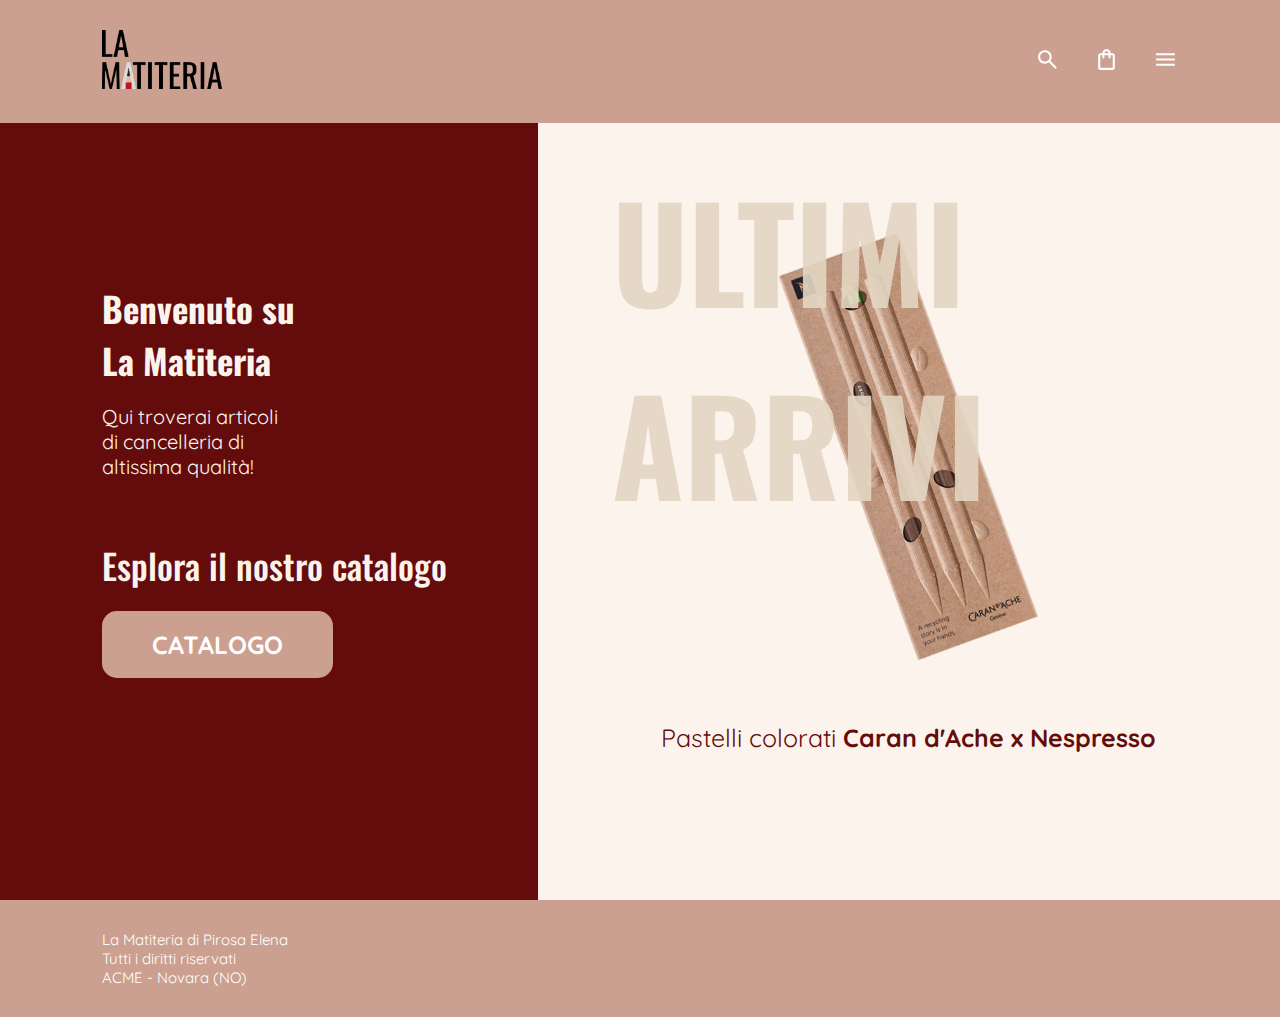
==== index.html @ 4bf4b9a6 "Update index.html" ====
<!DOCTYPE html>
<html lang="it">

    <head>

        <!-- Meta Tags -->
        <meta charset="utf-8">
        <meta name="viewport" content="width=device-width, initial-scale=1">
        <meta name="description" content="Trova il prodotto di cartoleria più adatto a te!"/>
        
        <!-- Fonts/CSS/Bootstrap -->
        <link href='https://fonts.googleapis.com/css?family=Oswald' rel='stylesheet'>
        <link href='https://fonts.googleapis.com/css?family=Quicksand' rel='stylesheet'>
        <link href="https://maxcdn.bootstrapcdn.com/bootstrap/3.4.1/css/bootstrap.min.css">        
        <link href="css/index.css" rel="stylesheet"/>
      
        <!---Titolo della pagina-->
        <title>La Matiteria &#183; Home</title>
        
        <!--- JavaScript -->
        <script src="js/scriptindex.js"></script>

    </head>

    <body>
       
        <div class="container">
            <nav>
                <a href="index.html"><img src="img/logo.png" alt="Logo" class="logo"></a>
                <div class="nav-icons">
                    <div class="menutenda">
                        <button class="dropbtn"><img src="img/nav/search.svg" alt="Cerca"></button>
                        <div class="dropdown-content">
                            <div><input type="text" placeholder="Cerca"></div>
                        </div>
                    </div>
                    <div class="menutenda">
                        <a href="/carrello.html"><img src="img/nav/cart.svg" alt="Carrello"></a>
                    </div>
                    <div class="menutenda">
                        <button class="dropbtn"><img src="img/nav/menu.svg" alt="Menu"></button>
                        <div class="dropdown-content">
                            <div><a href="index.html">Home</a></div>
                            <div><a href="catalogo.html">Catalogo</a></div>
                            <div><a href="contatti.html">Contatti</a></div>
                        </div>
                        
                    </div>
                </div>
            </nav>
    
            <div class="row">
                <div class="col-1">
                    <h2><b>Benvenuto su<br>La Matiteria</b></h2>
                    <br>
                    <p class="pintro">Qui troverai articoli<br>di cancelleria di<br>altissima qualità!</p>
                    <h2 class="pintro2">Esplora il nostro catalogo</h2>
                    <a href="catalogo.html"><button type="button" class="esplora bottoneintro">CATALOGO</button></a>
                </div>

                <div class="col-2">

                    <div class="vuoto1"></div>

                    <a href="/html/prodotto1.html"><div class="feature-img">
                        <img src="img/prodotti/1.png" alt="Prodotto 1">
                    </div></a>

                    <div class="vuoto2"></div>

                    <div class="featuredesc">
                        <p>Pastelli colorati  <b>Caran d'Ache x Nespresso</b></p>
                    </div>
    
                    <h2 class="featuretitle">ULTIMI ARRIVI</h2>
    
                </div>
            </div>
        </div>
       
       <footer>
        <p>La Matiteria di Pirosa Elena<br>Tutti i diritti riservati<br>ACME - Novara (NO)</p>
       </footer>
            
    </body>
</html>
---- css/index.css ----
* {
    margin: 0;
    padding: 0;
    box-sizing: border-box;
}

.container {
    width: 100%;
    height: 100vh;
    background: #640C0C;
    color: #FCF4EC;
}

nav {
    display: flex;
    align-items: center;
    justify-content: space-between;
    padding: 30px 8%;
    position: fixed;
    top: 0;
    width: 100%;
    background: #CBA090;
    z-index: 1;
}

.logo {
    width: 120px;
    cursor: pointer;
}

.nav-icons img {
    width: 25px;
    margin-left: 30px;
    cursor: pointer;
}

.row {
    height: 100%;
    width: 100%;
    display: flex;
}

.col-1, col-2 {
    flex-basis: 50%;
    height: 100%;
    display: flex;
    justify-content: center;
    flex-direction: column;
}

.col-2 {
    background: #FCF4EC;
    padding-top: 8%;
    position: relative;
}

.col-1 {
    padding-left: 8%;
}

.col-1 h1 {
    font-size: 74px;
    line-height: 100px;
    margin-bottom: 5px;
}

.col-1 h2 {
    font-size: 35px;
    margin-top: 60px;
    font-weight: 500;
    font-family: 'Oswald';
}

.esplora {
    display: inline-block;
    width: fit-content;
    padding: 18px 50px;
    background: #CBA090;
    border: none;
    margin: 0 30px 0 0;
    color: #fff;
    font-size: 18px;
    margin-top: 20px;
    cursor: pointer;
    border-radius: 15px;
}

.bottoneintro:hover {
    background: #e3d6c2;
    color: #640C0C;
    transition: 0.3s 0.3s;
}

.feature-img {
    width: 100%;
    text-align: center;
    position: relative;

}

.vuoto3 {
    height: 80px;
}

.cartoleria-img {
    width: 100%;
    text-align: center;
    position: relative;
}

.cartoleria-img img {
    max-width: 50%;
    border-radius: 15px;
}

.feature-img img {
    width: 60%;
    transform: rotate(-20deg);
}

.col-2 h2 {
    position: absolute;
    left: 10%;
    top: 17%;
    font-size: 130px;
    opacity: 0.9;
    color: #e3d6c2;
}

.vuoto1 {
    height: 120px;
}

.vuoto2 {
    height: 50px;
}

.featuretitle {
    position: relative;
    z-index: 0;
    font-family: 'Oswald';
}

.featuredesc {
    color: #640C0C;
    text-align: center;
    font-family: 'Quicksand';
    font-size: 25px;
}

footer {
    text-align: left;
    padding: 30px 8%;
    background-color: #CBA090;
    color: white;
    font-family: 'Quicksand';
    font-size: 15px;
}

.titolointro2 {
    color: #e3d6c2;
}

.pintro {
    font-size: 20px;
    font-family: 'Quicksand';
    margin: 0 30px 0 0;
}

.pintro2 {
    font-family: 'Oswald';
}

.bottoneintro {
    font-size: 25px;
    font-family: 'Quicksand';
    font-weight: bold;
}

.menutenda {
    position: relative;
    display: inline-block;
}

.menutenda:hover .dropdown-content {
    display: block;
}

.dropbtn {
    font-size: 16px;
    border: none;
    background-color: transparent;
}
  
.dropdown-content {
    opacity: 0;
    transition: opacity 0.5s 0.6s;

    position: absolute;
    background-color: #f1f1f1;
    min-width: 150px;
    box-shadow: 0px 8px 16px 0px rgba(0,0,0,0.2);
    z-index: 1;
    right: 0;
    border-radius: 15px;
    font-family: 'Quicksand';
}
  
.dropdown-content a {
    color: black;
    padding: 12px 16px;
    text-decoration: none;
    display: block;
    border-radius: 15px;
}

.dropdown-content a:hover {
    background-color: #ddd;
}
  
.menutenda:hover .dropdown-content {
    opacity: 1;
    transition: opacity 0.3s;
}
  
.menutenda:hover .dropbtn {
    background-color: transparent;
}

nav input[type=text] {
    float: right;
    padding: 10px;
    border: none;
    margin-top: 8px;
    margin-right: 16px;
    font-size: 15px;
    border-radius: 15px;
    font-family: 'Quicksand';
}
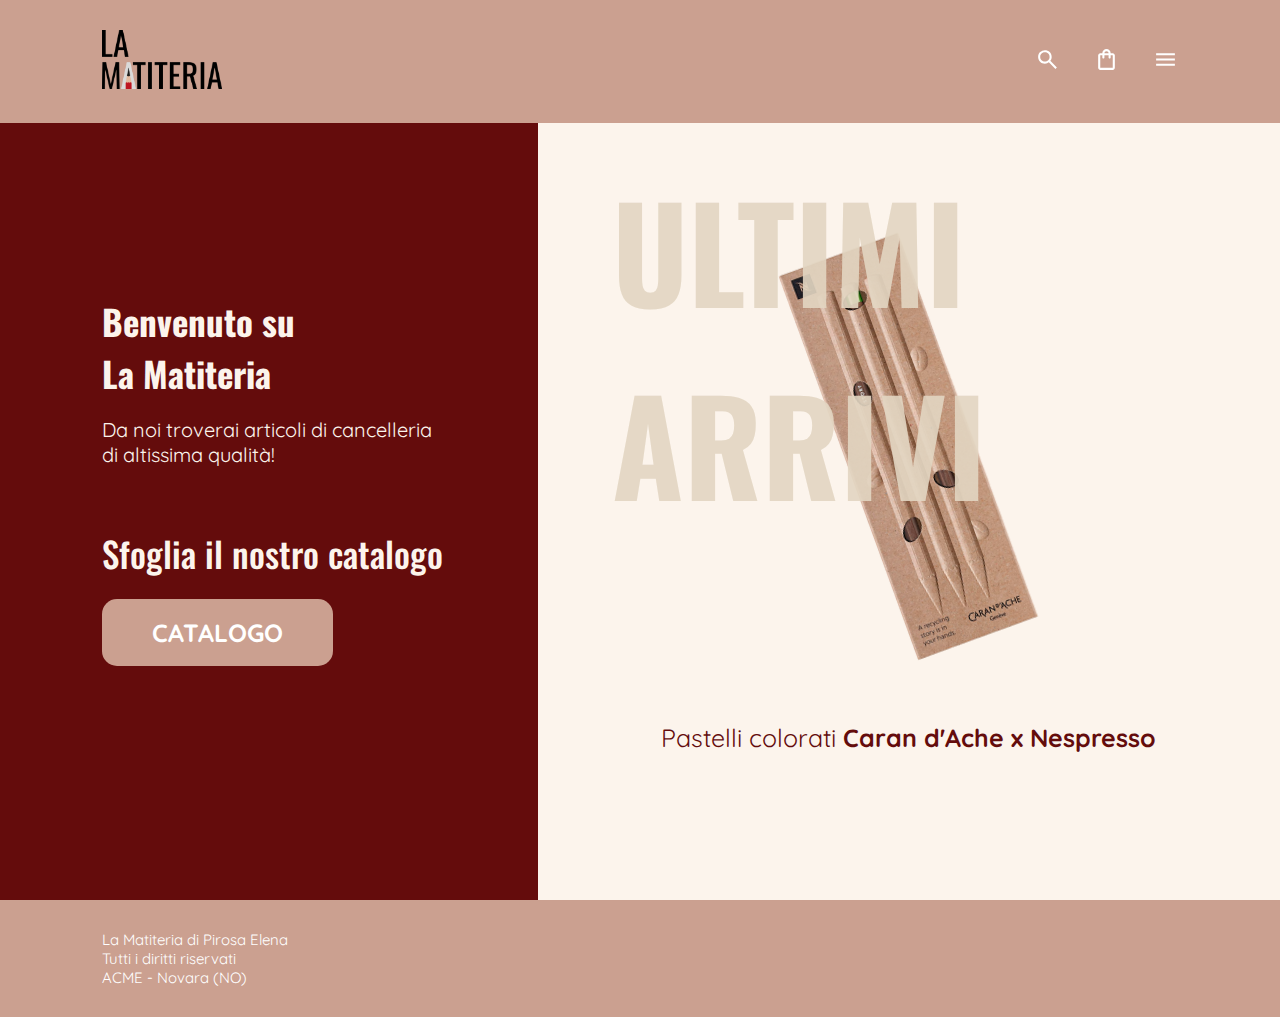
==== commit b7fd0c33: "Update index.html" ====
--- a/index.html
+++ b/index.html
@@ -53,8 +53,8 @@
                 <div class="col-1">
                     <h2><b>Benvenuto su<br>La Matiteria</b></h2>
                     <br>
-                    <p class="pintro">Qui troverai articoli<br>di cancelleria di<br>altissima qualità!</p>
-                    <h2 class="pintro2">Esplora il nostro catalogo</h2>
+                    <p class="pintro">Da noi troverai articoli di cancelleria<br>di altissima qualità!</p>
+                    <h2 class="pintro2">Sfoglia il nostro catalogo</h2>
                     <a href="catalogo.html"><button type="button" class="esplora bottoneintro">CATALOGO</button></a>
                 </div>
 
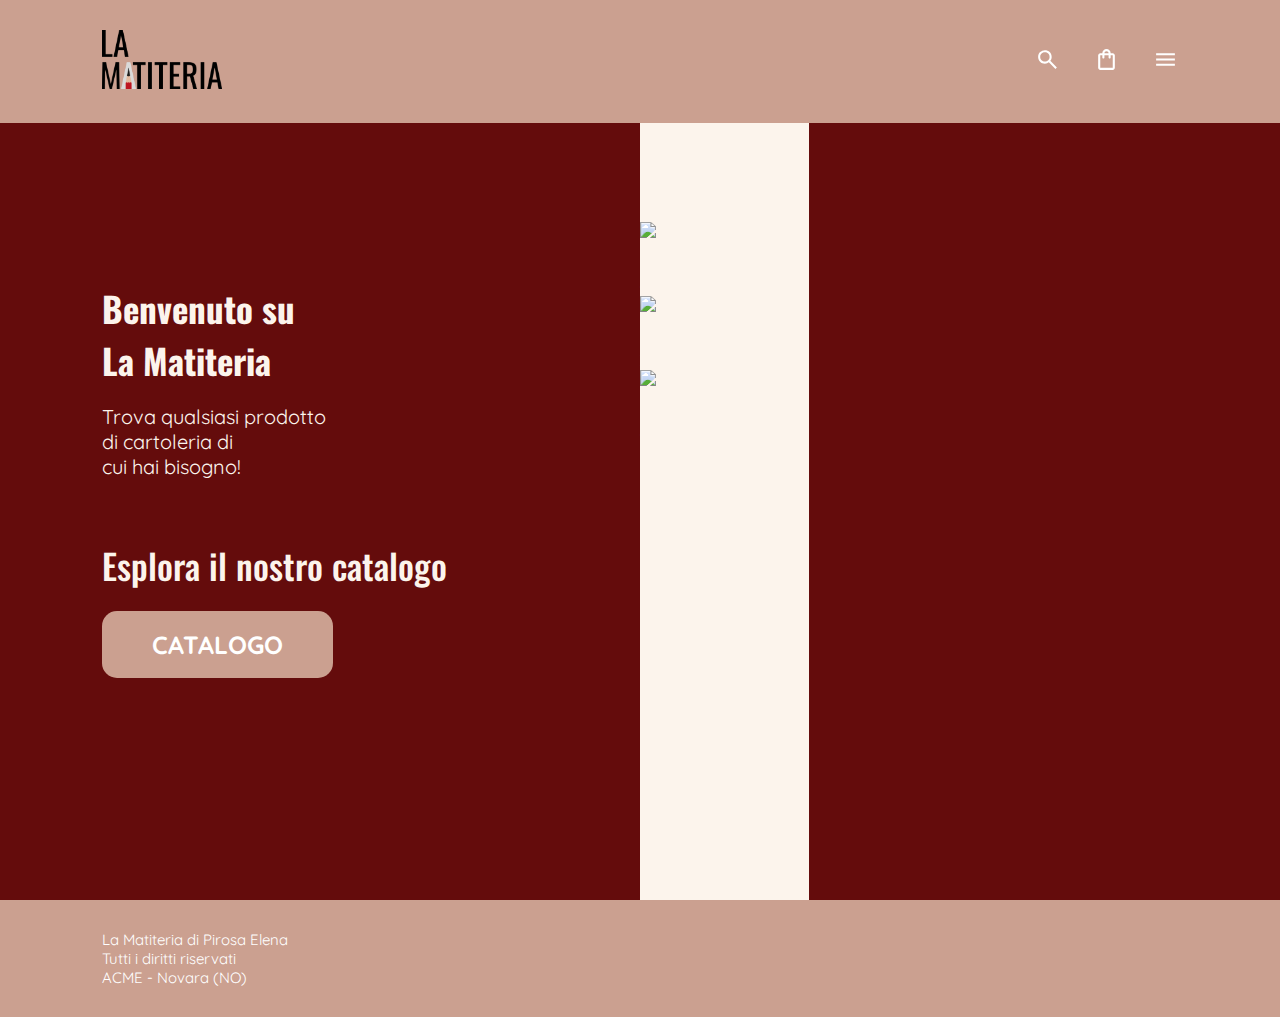
==== commit 1515c558: "Update index.html" ====
--- a/index.html
+++ b/index.html
@@ -17,9 +17,6 @@
         <!---Titolo della pagina-->
         <title>La Matiteria &#183; Home</title>
         
-        <!--- JavaScript -->
-        <script src="js/scriptindex.js"></script>
-
     </head>
 
     <body>
@@ -53,8 +50,8 @@
                 <div class="col-1">
                     <h2><b>Benvenuto su<br>La Matiteria</b></h2>
                     <br>
-                    <p class="pintro">Da noi troverai articoli di cancelleria<br>di altissima qualità!</p>
-                    <h2 class="pintro2">Sfoglia il nostro catalogo</h2>
+                    <p class="pintro">Trova qualsiasi prodotto<br>di cartoleria di<br>cui hai bisogno!</p>
+                    <h2 class="pintro2">Esplora il nostro catalogo</h2>
                     <a href="catalogo.html"><button type="button" class="esplora bottoneintro">CATALOGO</button></a>
                 </div>
 
@@ -62,18 +59,40 @@
 
                     <div class="vuoto1"></div>
 
-                    <a href="/html/prodotto1.html"><div class="feature-img">
-                        <img src="img/prodotti/1.png" alt="Prodotto 1">
-                    </div></a>
+                    <div class="slideshow-container">
+                        <div class="mySlides fade">
+                          
+                          <a href="html/prodotto1.html"><img src="img/slides/1.png"></a>
+                          <br><br><br>
+                          <div class="text">Caran d'Ache x Nespresso</div>
+                        </div>
+                        
+                        <div class="mySlides fade">
+                          
+                          <a href="html/prodotto4.html"><img src="img/slides/2.png"></a>
+                          <br><br><br>
+                          <div class="text">Blackwing Volumes</div>
+                        </div>
+                       
+                        <div class="mySlides fade">
+                          
+                          <a href="html/prodotto6.html"><img src="img/slides/3.png"></a>
+                          <br><br><br>
+                          <div class="text">Caran d'Ache Fancolor
+                          </div>
+                        </div>
+                        
+                        <a class="prev" onclick="plusSlides(-1)">&#10094;</a>
+                        <a class="next" onclick="plusSlides(1)">&#10095;</a>
+                    </div>
+                    <br>
+                      
+                    <div style="text-align:center">
+                        <span class="dot" onclick="currentSlide(0)"></span>
+                        <span class="dot" onclick="currentSlide(1)"></span>
+                        <span class="dot" onclick="currentSlide(2)"></span>
+                    </div>
 
-                    <div class="vuoto2"></div>
-
-                    <div class="featuredesc">
-                        <p>Pastelli colorati  <b>Caran d'Ache x Nespresso</b></p>
-                    </div>
-    
-                    <h2 class="featuretitle">ULTIMI ARRIVI</h2>
-    
                 </div>
             </div>
         </div>
@@ -81,6 +100,8 @@
        <footer>
         <p>La Matiteria di Pirosa Elena<br>Tutti i diritti riservati<br>ACME - Novara (NO)</p>
        </footer>
+
+       <script src="js/scriptindex.js"></script>
             
     </body>
 </html>
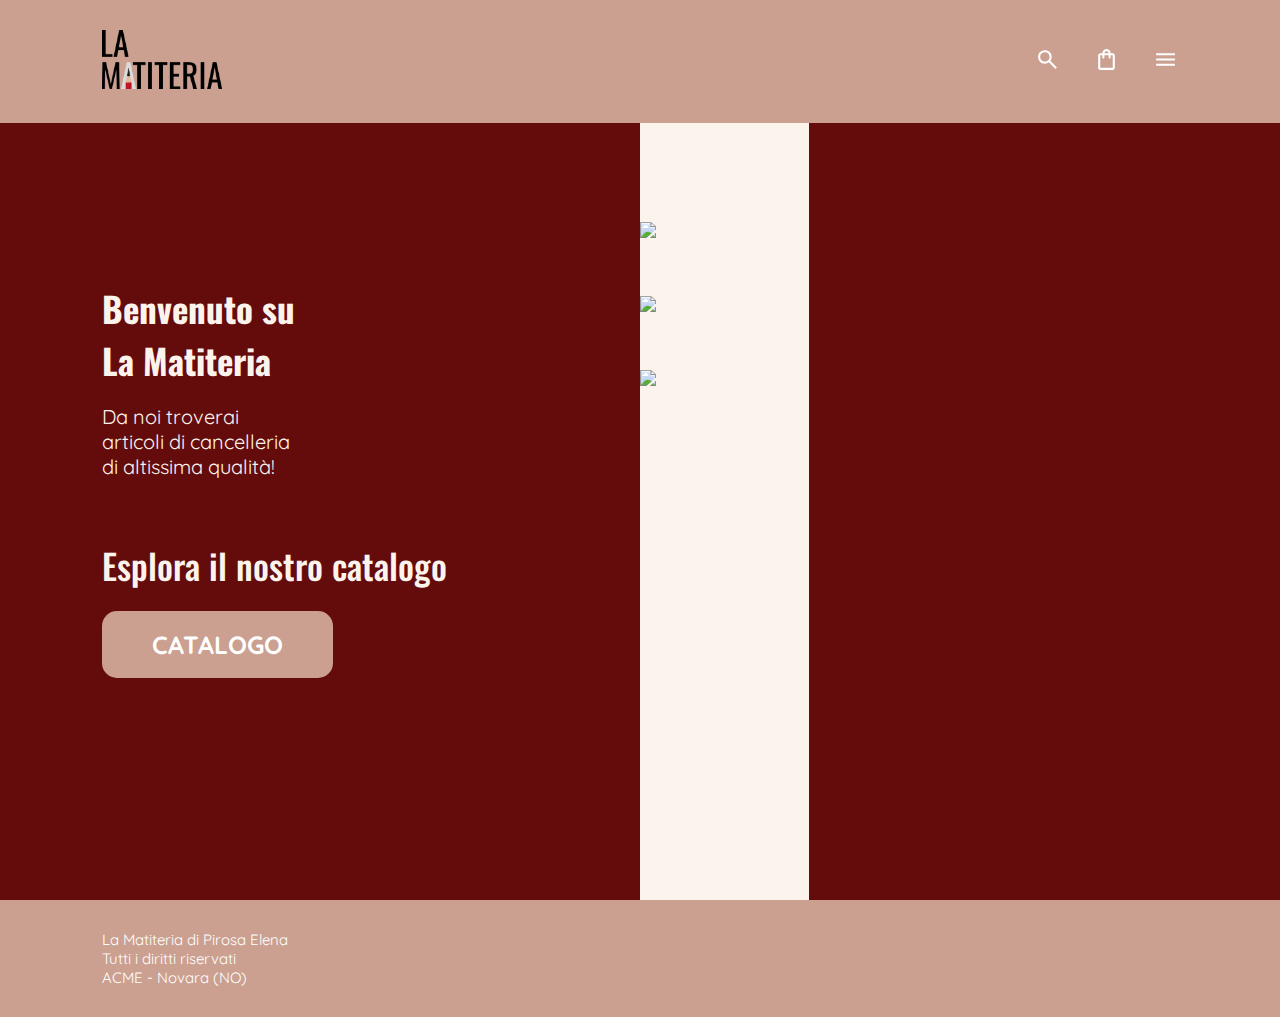
==== commit aa3282d5: "Update index.html" ====
--- a/index.html
+++ b/index.html
@@ -50,7 +50,7 @@
                 <div class="col-1">
                     <h2><b>Benvenuto su<br>La Matiteria</b></h2>
                     <br>
-                    <p class="pintro">Trova qualsiasi prodotto<br>di cartoleria di<br>cui hai bisogno!</p>
+                    <p class="pintro">Da noi troverai<br>articoli di cancelleria<br>di altissima qualità!</p>
                     <h2 class="pintro2">Esplora il nostro catalogo</h2>
                     <a href="catalogo.html"><button type="button" class="esplora bottoneintro">CATALOGO</button></a>
                 </div>
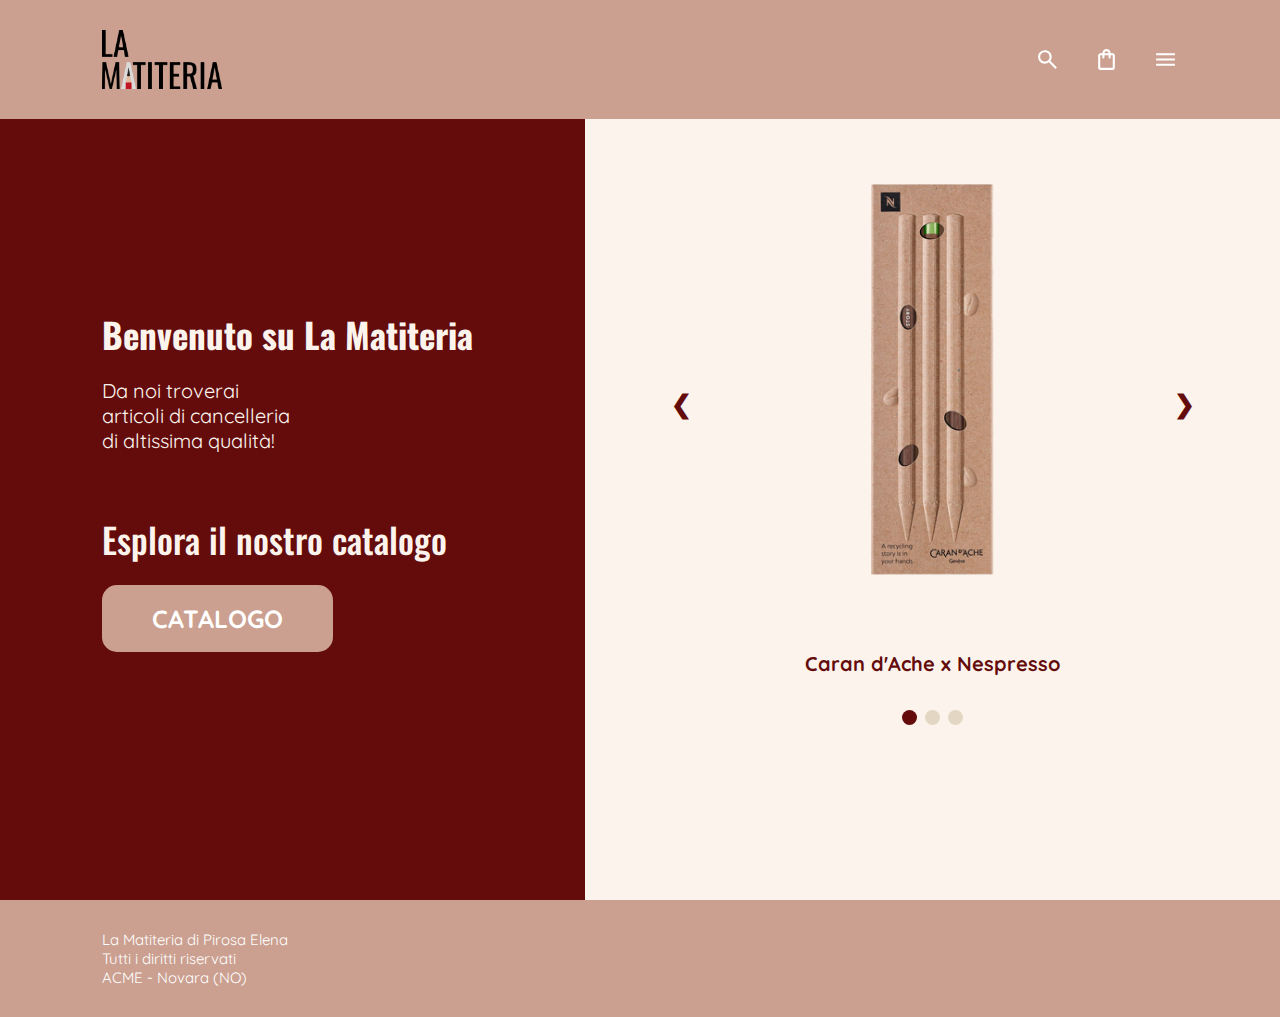
==== commit b095a335: "Update index.html" ====
--- a/index.html
+++ b/index.html
@@ -48,7 +48,7 @@
     
             <div class="row">
                 <div class="col-1">
-                    <h2><b>Benvenuto su<br>La Matiteria</b></h2>
+                    <h2><b>Benvenuto su La Matiteria</b></h2>
                     <br>
                     <p class="pintro">Da noi troverai<br>articoli di cancelleria<br>di altissima qualità!</p>
                     <h2 class="pintro2">Esplora il nostro catalogo</h2>
--- a/css/index.css
+++ b/css/index.css
@@ -41,7 +41,6 @@
 }
 
 .col-1, col-2 {
-    flex-basis: 50%;
     height: 100%;
     display: flex;
     justify-content: center;
@@ -49,13 +48,15 @@
 }
 
 .col-2 {
+    width: 60%;
     background: #FCF4EC;
-    padding-top: 8%;
     position: relative;
 }
 
 .col-1 {
-    padding-left: 8%;
+    margin-left: 8%;
+    margin-right: 20px;
+    width: 40%;
 }
 
 .col-1 h1 {
@@ -79,7 +80,7 @@
     border: none;
     margin: 0 30px 0 0;
     color: #fff;
-    font-size: 18px;
+    font-size: 14px;
     margin-top: 20px;
     cursor: pointer;
     border-radius: 15px;
@@ -99,13 +100,14 @@
 }
 
 .vuoto3 {
-    height: 80px;
+    height: 300px;
 }
 
 .cartoleria-img {
     width: 100%;
     text-align: center;
     position: relative;
+    vertical-align: middle;
 }
 
 .cartoleria-img img {
@@ -115,7 +117,6 @@
 
 .feature-img img {
     width: 60%;
-    transform: rotate(-20deg);
 }
 
 .col-2 h2 {
@@ -128,7 +129,7 @@
 }
 
 .vuoto1 {
-    height: 120px;
+    height: 100px;
 }
 
 .vuoto2 {
@@ -237,3 +238,128 @@
     border-radius: 15px;
     font-family: 'Quicksand';
 }
+
+
+/* CSS Slideshow */
+.mySlides {
+    display: none;
+}
+
+img {
+    vertical-align: middle;
+}
+
+.slideshow-container {
+    max-width: 80%;
+    position: relative;
+    margin: auto;
+}
+
+/* Avanti e indietro */
+.prev,
+.next {
+    cursor: pointer;
+    position: absolute;
+    top: 50%;
+    width: auto;
+    padding: 16px;
+    margin-top: -22px;
+    color: #640C0C;
+    font-weight: bold;
+    font-size: 25px;
+    transition: 0.6s ease;
+    border-radius: 10px;
+    user-select: none;
+}
+
+.next {
+    right: 0;
+    border-radius: 10px;
+}
+  
+/* Hover sui bottoni */
+.prev:hover,
+.next:hover {
+    background-color: #640C0C;
+    color: #FCF4EC;
+}
+  
+/* Didascalia */
+.text {
+    color: #640C0C;
+    font-weight: bold;
+    font-size: 20px;
+    padding: 8px 12px;
+    position: absolute;
+    bottom: 8px;
+    width: 100%;
+    text-align: center;
+    font-family: 'Quicksand';
+}
+  
+/* Numeretti */
+.numbertext {
+    color: #640C0C;
+    font-size: 20px;
+    font-family: 'Quicksand';
+    padding: 8px 12px;
+    position: absolute;
+    top: 120px;
+}
+
+/* Indicatori */
+.dot {
+    cursor: pointer;
+    height: 15px;
+    width: 15px;
+    margin: 0 2px;
+    background-color: #e3d6c2;
+    border-radius: 50%;
+    display: inline-block;
+    transition: background-color 0.6s ease;
+}
+  
+.active,
+.dot:hover {
+    background-color: #640C0C;
+}
+  
+/* Animazione di dissolvenza */
+.fade {
+    -webkit-animation-name: fade;
+    -webkit-animation-duration: 1.5s;
+    animation-name: fade;
+    animation-duration: 1.5s;
+}
+  
+@-webkit-keyframes fade {
+    from {
+      opacity: .4
+    }
+    to {
+      opacity: 1
+    }
+}
+  
+@keyframes fade {
+    from {
+      opacity: .4
+    }
+    to {
+      opacity: 1
+    }
+}
+  
+/* Per schermi piccoli */
+@media only screen and (max-width: 300px) {
+    .prev,
+    .next,
+    .text {
+      font-size: 11px
+    }
+}
+
+.col-2 img {
+    margin: auto;
+    width: 100%;
+}
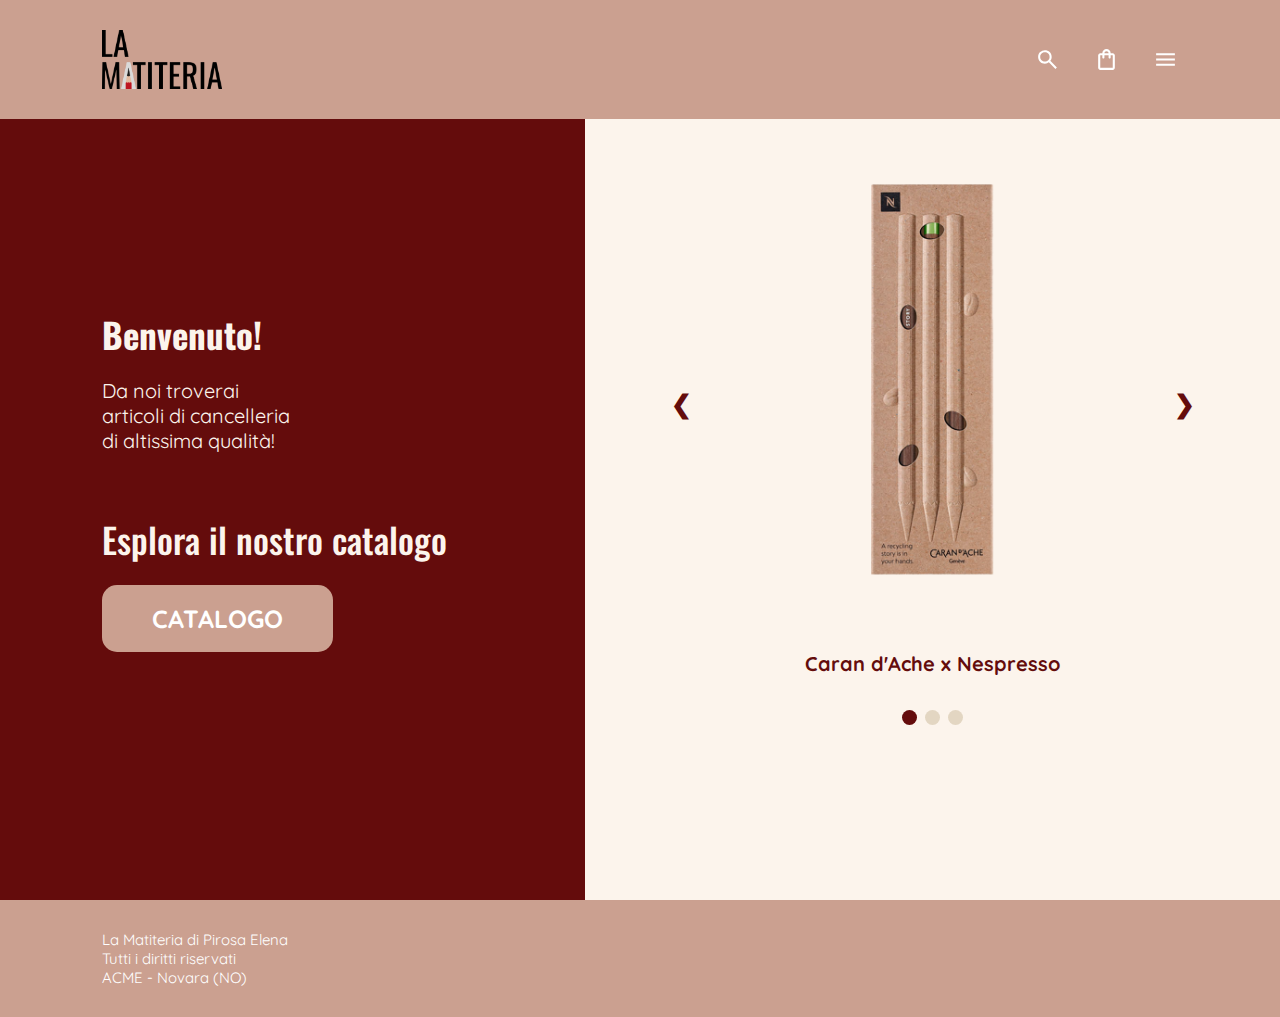
==== commit ab359337: "Update index.html" ====
--- a/index.html
+++ b/index.html
@@ -48,7 +48,7 @@
     
             <div class="row">
                 <div class="col-1">
-                    <h2><b>Benvenuto su La Matiteria</b></h2>
+                    <h2><b>Benvenuto!</b></h2>
                     <br>
                     <p class="pintro">Da noi troverai<br>articoli di cancelleria<br>di altissima qualità!</p>
                     <h2 class="pintro2">Esplora il nostro catalogo</h2>
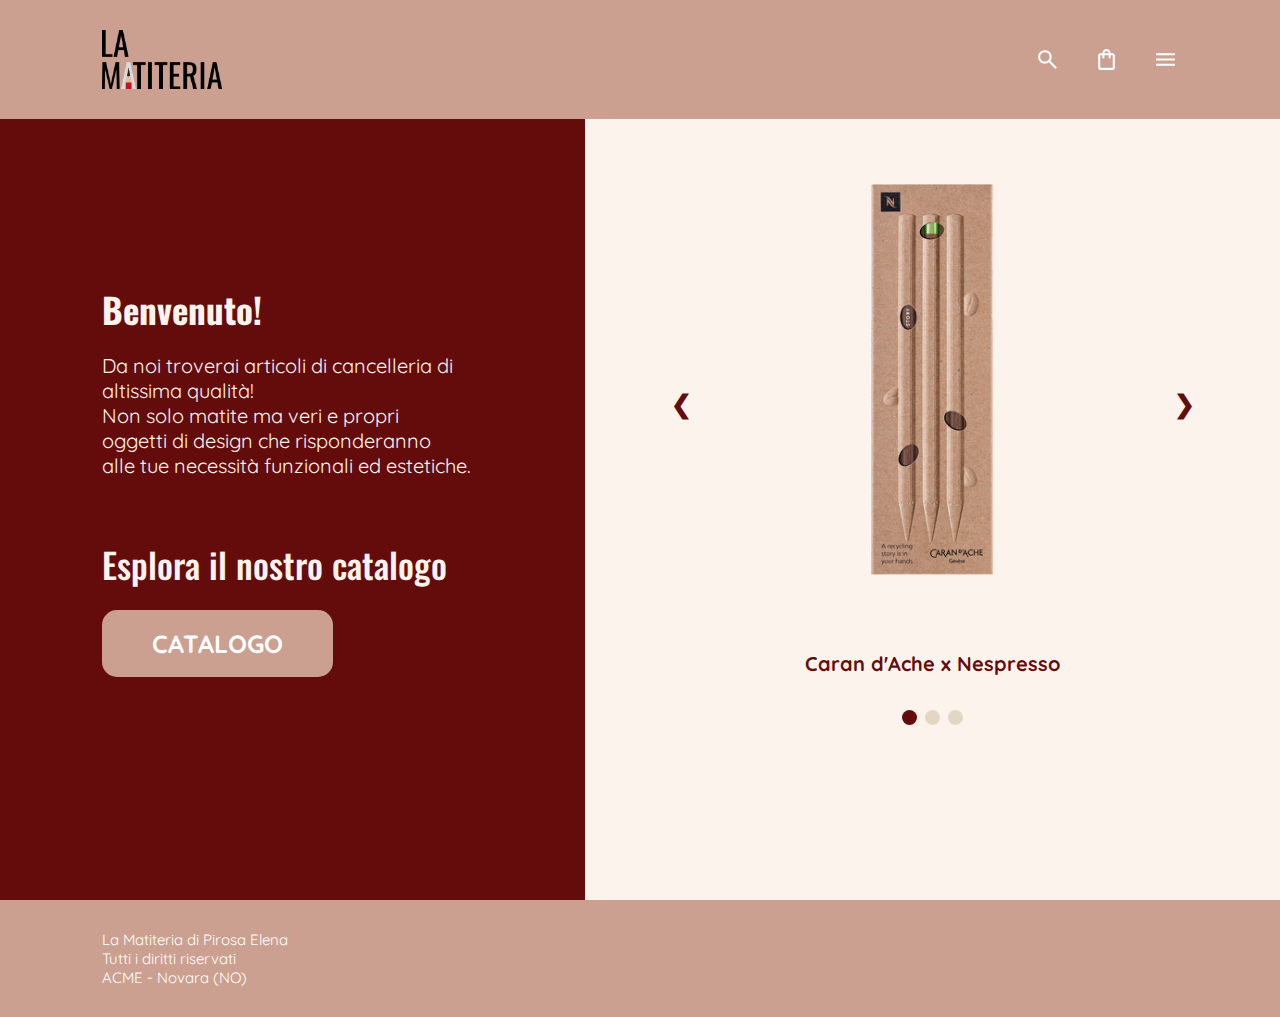
==== commit 8c0eaf03: "Update index.html" ====
--- a/index.html
+++ b/index.html
@@ -50,7 +50,8 @@
                 <div class="col-1">
                     <h2><b>Benvenuto!</b></h2>
                     <br>
-                    <p class="pintro">Da noi troverai<br>articoli di cancelleria<br>di altissima qualità!</p>
+                    <p class="pintro">Da noi troverai articoli di cancelleria di altissima qualità!<br>Non solo matite ma veri e propri<br>oggetti di design
+                    che risponderanno<br>alle tue necessità funzionali ed estetiche.</p>
                     <h2 class="pintro2">Esplora il nostro catalogo</h2>
                     <a href="catalogo.html"><button type="button" class="esplora bottoneintro">CATALOGO</button></a>
                 </div>
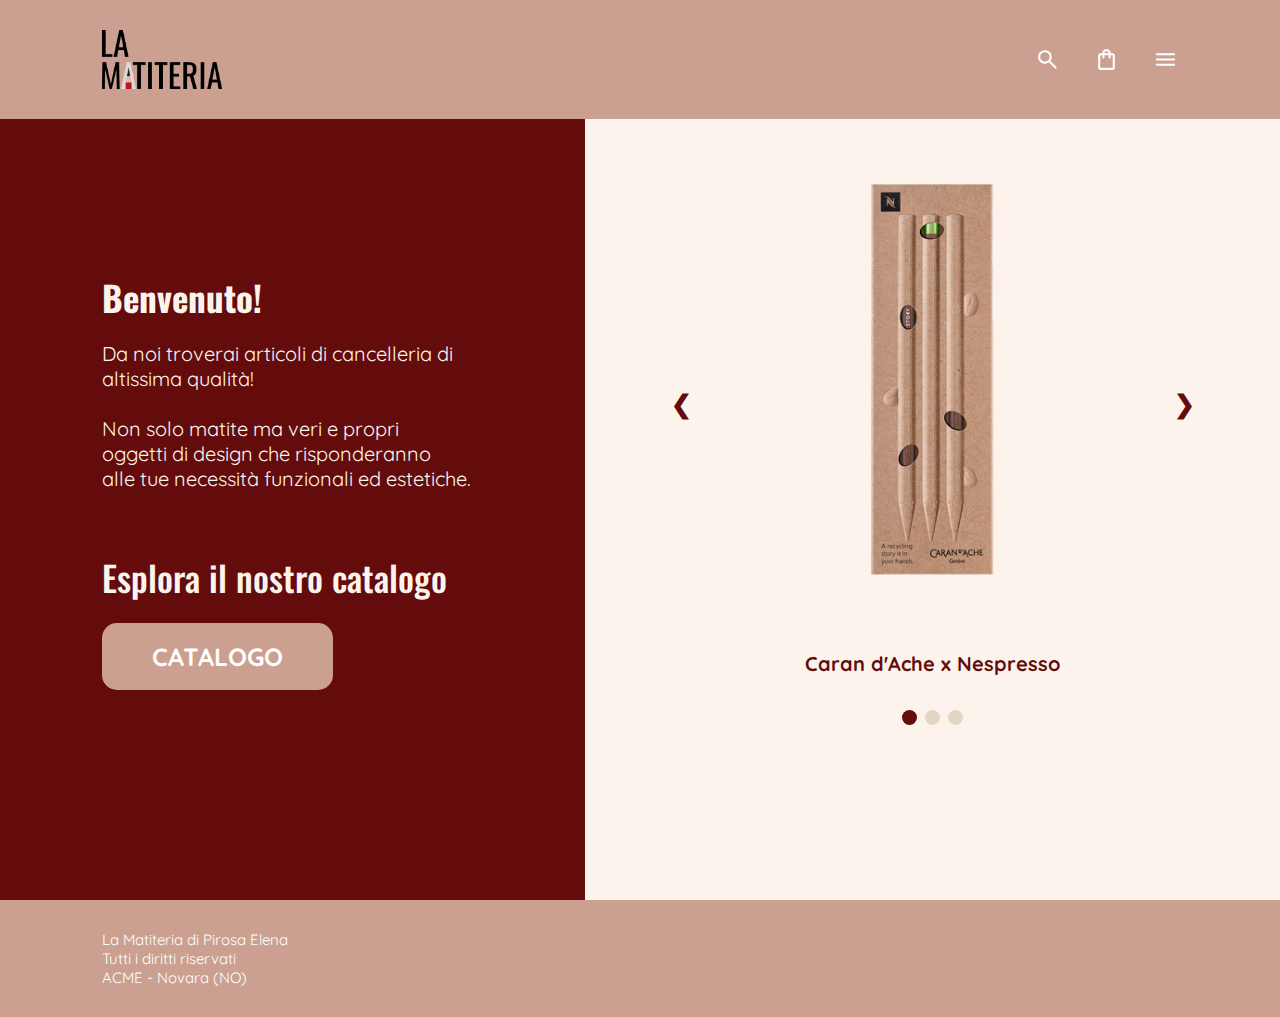
==== commit 9cab3e8c: "Update index.html" ====
--- a/index.html
+++ b/index.html
@@ -50,7 +50,7 @@
                 <div class="col-1">
                     <h2><b>Benvenuto!</b></h2>
                     <br>
-                    <p class="pintro">Da noi troverai articoli di cancelleria di altissima qualità!<br>Non solo matite ma veri e propri<br>oggetti di design
+                    <p class="pintro">Da noi troverai articoli di cancelleria di altissima qualità!<br><br>Non solo matite ma veri e propri<br>oggetti di design
                     che risponderanno<br>alle tue necessità funzionali ed estetiche.</p>
                     <h2 class="pintro2">Esplora il nostro catalogo</h2>
                     <a href="catalogo.html"><button type="button" class="esplora bottoneintro">CATALOGO</button></a>
